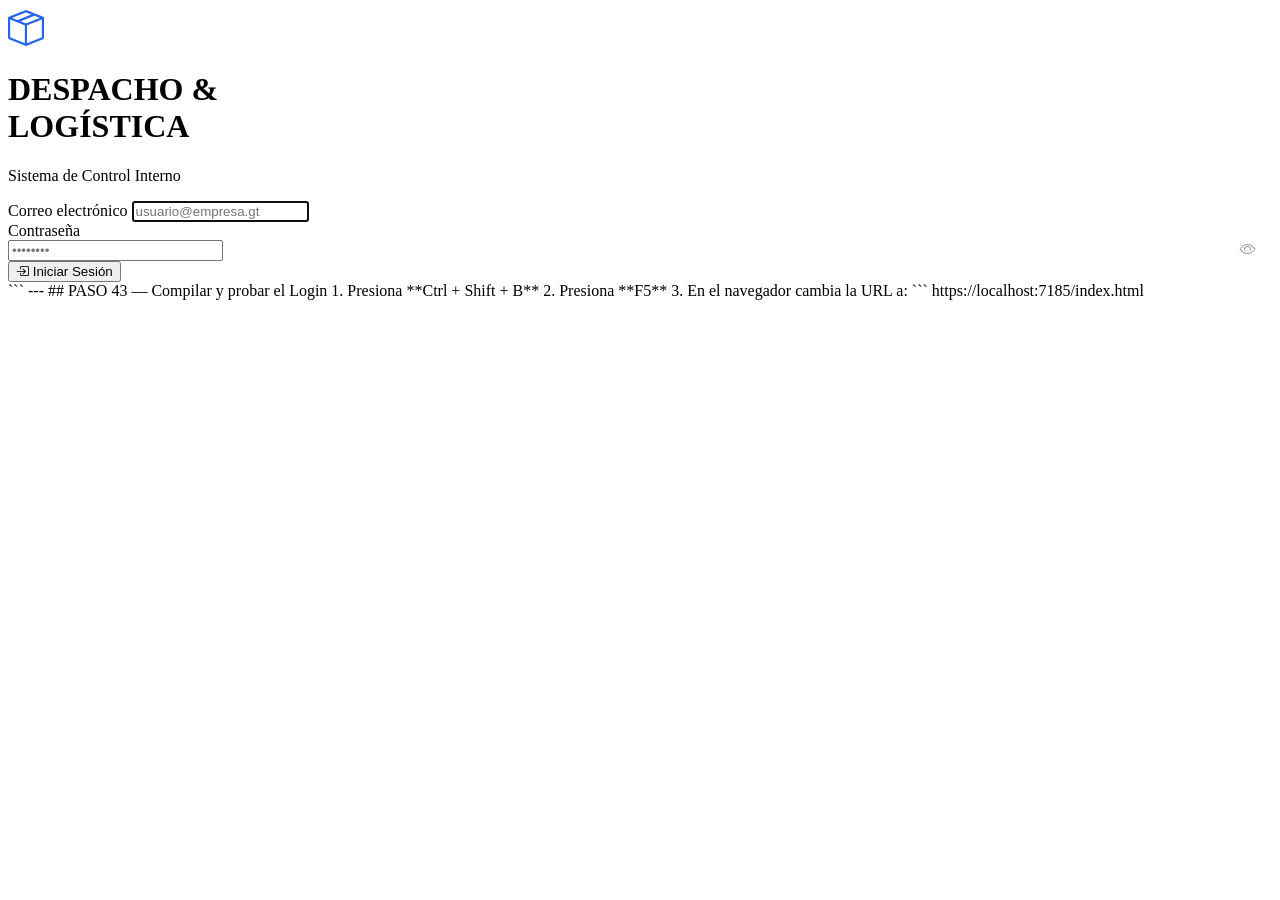
==== DespachoLogistica.API/wwwroot/index.html @ 4b22e81f "Initial commit - Sistema de Control de Logística Interna" ====
﻿<!DOCTYPE html>
<html lang="es">
<head>
    <meta charset="UTF-8">
    <meta name="viewport" content="width=device-width, initial-scale=1.0">
    <title>Login — Despacho Logística</title>
    <link rel="stylesheet" href="/css/app.css">
    <link rel="stylesheet" href="https://cdn.jsdelivr.net/npm/bootstrap-icons@1.11.0/font/bootstrap-icons.css">
</head>
<body>
    <div class="login-page">
        <div class="login-card">

            <div class="login-logo">
                <i class="bi bi-box-seam" style="font-size:36px; color:#2563EB;"></i>
                <h1>DESPACHO &<br>LOGÍSTICA</h1>
                <p>Sistema de Control Interno</p>
            </div>

            <div id="alert-container" class="alert"></div>

            <div class="form-group">
                <label class="form-label">Correo electrónico</label>
                <input type="email" id="email" class="form-control"
                       placeholder="usuario@empresa.gt" autofocus>
            </div>

            <div class="form-group">
                <label class="form-label">Contraseña</label>
                <div style="position:relative;">
                    <input type="password" id="password" class="form-control"
                           placeholder="••••••••" style="padding-right:40px;">
                    <button onclick="togglePassword()" id="btn-eye"
                            style="position:absolute;right:10px;top:50%;transform:translateY(-50%);
                               background:none;border:none;cursor:pointer;color:#94A3B8;font-size:16px;">
                        <i class="bi bi-eye" id="eye-icon"></i>
                    </button>
                </div>
            </div>

            <button class="btn btn-primary w-100" id="btn-login" onclick="doLogin()">
                <i class="bi bi-box-arrow-in-right"></i> Iniciar Sesión
            </button>

        </div>
    </div>

    <script src="/js/utils.js"></script>
    <script>
        // Si ya está autenticado redirigir directo
        if (auth.isAuthenticated()) {
            window.location.href = '/dashboard.html';
        }

        function togglePassword() {
            const input = document.getElementById('password');
            const icon  = document.getElementById('eye-icon');
            if (input.type === 'password') {
                input.type = 'text';
                icon.className = 'bi bi-eye-slash';
            } else {
                input.type = 'password';
                icon.className = 'bi bi-eye';
            }
        }

        // Permitir Enter en el campo password
        document.getElementById('password').addEventListener('keydown', function(e) {
            if (e.key === 'Enter') doLogin();
        });

        async function doLogin() {
            const email    = document.getElementById('email').value.trim();
            const password = document.getElementById('password').value;
            const btn      = document.getElementById('btn-login');

            if (!email || !password) {
                showAlert('Ingresa tu correo y contraseña.', 'danger');
                return;
            }

            // Deshabilitar botón y mostrar spinner
            btn.disabled = true;
            btn.innerHTML = '<span class="spinner"></span> Verificando...';

            try {
                const res = await apiCall('POST', '/auth/login', { email, password });

                if (res && res.success) {
                    auth.login(res.data);

                    // Redirigir según rol
                    const rol = res.data.rol;
                    if (rol === 'Admin' || rol === 'Gerente') {
                        window.location.href = '/dashboard.html';
                    } else {
                        window.location.href = '/solicitudes.html';
                    }
                } else {
                    showAlert(res?.message || 'Credenciales incorrectas.', 'danger');
                    btn.disabled = false;
                    btn.innerHTML = '<i class="bi bi-box-arrow-in-right"></i> Iniciar Sesión';
                }
            } catch {
                showAlert('No se pudo conectar con el servidor.', 'danger');
                btn.disabled = false;
                btn.innerHTML = '<i class="bi bi-box-arrow-in-right"></i> Iniciar Sesión';
            }
        }
    </script>
</body>
</html>
```

---

## PASO 43 — Compilar y probar el Login

1. Presiona **Ctrl + Shift + B**
2. Presiona **F5**
3. En el navegador cambia la URL a:
```
   https://localhost:7185/index.html
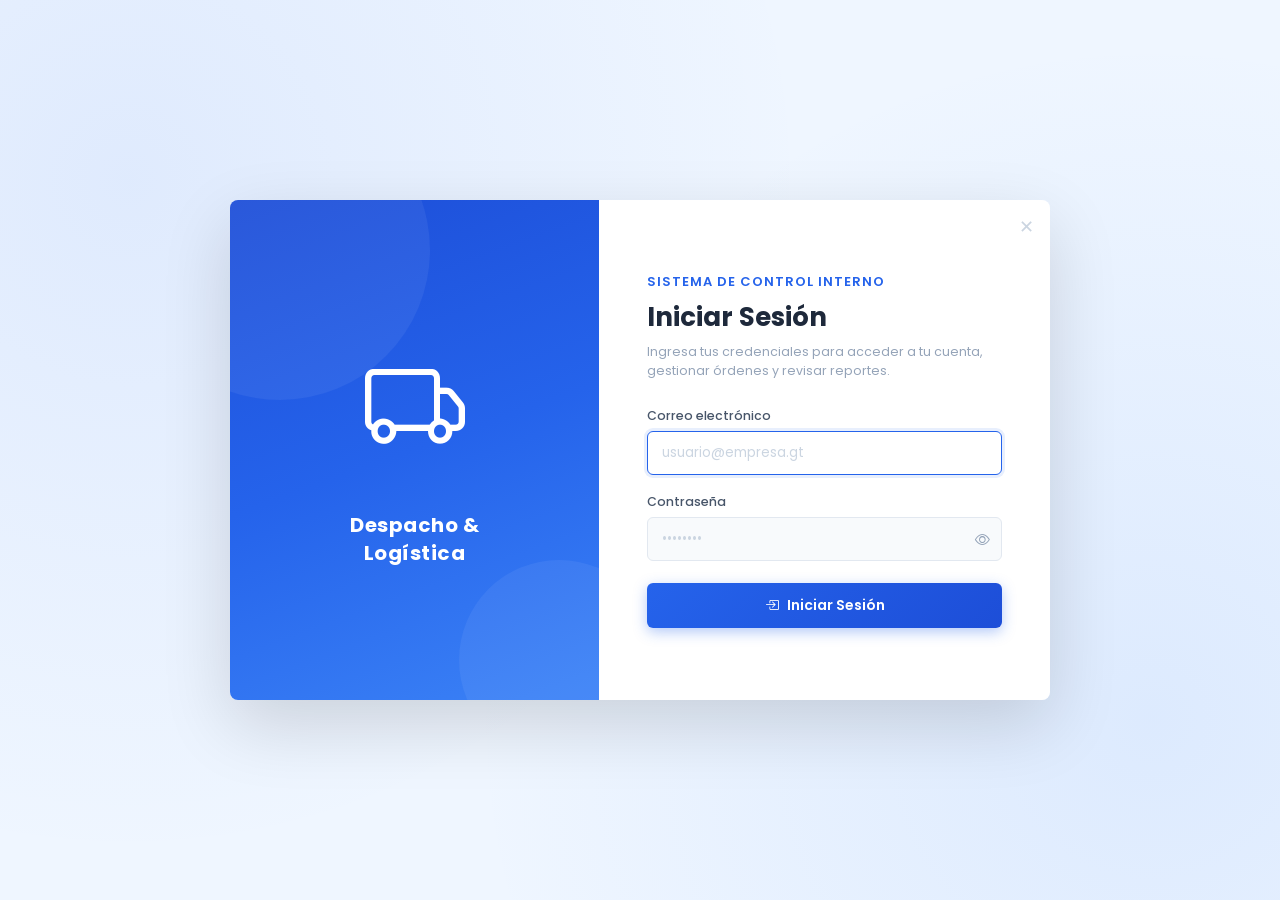
==== commit 168eac1a: "Mejoras en la lógica y en el diseño de todo los modulo" ====
--- a/DespachoLogistica.API/wwwroot/index.html
+++ b/DespachoLogistica.API/wwwroot/index.html
@@ -6,18 +6,387 @@
     <title>Login — Despacho Logística</title>
     <link rel="stylesheet" href="/css/app.css">
     <link rel="stylesheet" href="https://cdn.jsdelivr.net/npm/bootstrap-icons@1.11.0/font/bootstrap-icons.css">
+    <link href="https://fonts.googleapis.com/css2?family=Poppins:wght@300;400;500;600;700&display=swap" rel="stylesheet">
+    <link rel="stylesheet" href="https://cdn.jsdelivr.net/npm/bootstrap-icons@1.11.3/font/bootstrap-icons.min.css">
+
+    <style>
+        *, *::before, *::after {
+            box-sizing: border-box;
+            margin: 0;
+            padding: 0;
+        }
+
+        body {
+            font-family: 'Poppins', sans-serif;
+            min-height: 100vh;
+            display: flex;
+            align-items: center;
+            justify-content: center;
+            background: #EFF6FF;
+            background-image: radial-gradient(circle at 10% 20%, rgba(37,99,235,0.08) 0%, transparent 50%), radial-gradient(circle at 90% 80%, rgba(59,130,246,0.10) 0%, transparent 50%);
+        }
+
+        /* ══ TARJETA SPLIT-SCREEN ══ */
+        .split-card {
+            display: flex;
+            width: 820px;
+            height: 500px;
+            border-radius: 8px; /* ← antes 20px */
+            overflow: hidden;
+            box-shadow: 0 25px 70px rgba(0, 0, 0, 0.14);
+        }
+
+        /* ─── PANEL IZQUIERDO ─── */
+        .panel-left {
+            width: 45%;
+            background: linear-gradient(160deg, #1D4ED8 0%, #2563EB 50%, #3B82F6 100%);
+            display: flex;
+            flex-direction: column;
+            align-items: center;
+            justify-content: center;
+            padding: 40px 32px;
+            position: relative;
+            overflow: hidden;
+            gap: 18px;
+        }
+
+            .panel-left::before {
+                content: '';
+                position: absolute;
+                width: 300px;
+                height: 300px;
+                border-radius: 50%;
+                background: rgba(255,255,255,0.06);
+                top: -100px;
+                left: -100px;
+            }
+
+            .panel-left::after {
+                content: '';
+                position: absolute;
+                width: 200px;
+                height: 200px;
+                border-radius: 50%;
+                background: rgba(255,255,255,0.06);
+                bottom: -60px;
+                right: -60px;
+            }
+
+        .illus-circle {
+            width: 130px;
+            height: 130px;
+            border-radius: 50%;
+            background: rgba(255,255,255,0.15);
+            border: 2px solid rgba(255,255,255,0.25);
+            backdrop-filter: blur(4px);
+            display: flex;
+            align-items: center;
+            justify-content: center;
+            font-size: 56px;
+            color: #fff;
+            z-index: 1;
+            flex-shrink: 0;
+        }
+
+        .panel-left-title {
+            font-size: 20px;
+            font-weight: 700;
+            color: #fff;
+            text-align: center;
+            letter-spacing: 0.5px;
+            line-height: 1.4;
+            z-index: 1;
+        }
+
+        .panel-left-desc {
+            font-size: 12.5px;
+            font-weight: 300;
+            color: rgba(255,255,255,0.72);
+            text-align: center;
+            line-height: 1.6;
+            z-index: 1;
+            max-width: 220px;
+        }
+
+        .dots {
+            display: flex;
+            gap: 6px;
+            z-index: 1;
+            margin-top: 4px;
+        }
+
+            .dots span {
+                width: 7px;
+                height: 7px;
+                border-radius: 50%;
+                background: rgba(255,255,255,0.35);
+            }
+
+                .dots span.active {
+                    background: #fff;
+                    width: 20px;
+                    border-radius: 4px;
+                }
+
+        /* ─── PANEL DERECHO ─── */
+        .panel-right {
+            width: 55%;
+            background: #fff;
+            display: flex;
+            flex-direction: column;
+            justify-content: center;
+            padding: 44px 48px;
+            position: relative;
+        }
+
+        .btn-close-deco {
+            position: absolute;
+            top: 16px;
+            right: 16px;
+            background: none;
+            border: none;
+            font-size: 18px;
+            color: #CBD5E1;
+            cursor: default;
+        }
+
+        .brand-name {
+            font-size: 13px;
+            font-weight: 600;
+            color: #2563EB;
+            letter-spacing: 1px;
+            margin-bottom: 6px;
+            text-transform: uppercase;
+        }
+
+        .form-title {
+            font-size: 26px;
+            font-weight: 700;
+            color: #1E293B;
+            margin-bottom: 6px;
+        }
+
+        .form-subtitle {
+            font-size: 12.5px;
+            color: #94A3B8;
+            line-height: 1.5;
+            margin-bottom: 26px;
+        }
+
+        /* ── Alerta ── */
+        #alert-container {
+            display: none;
+            align-items: center;
+            gap: 8px;
+            padding: 10px 14px;
+            border-radius: 5px; /* ← antes 8px */
+            font-size: 12.5px;
+            font-weight: 500;
+            margin-bottom: 16px;
+        }
+
+            #alert-container.show {
+                display: flex;
+            }
+
+            #alert-container.danger {
+                background: #FEF2F2;
+                color: #DC2626;
+                border: 1px solid #FECACA;
+            }
+
+            #alert-container.success {
+                background: #F0FDF4;
+                color: #16A34A;
+                border: 1px solid #BBF7D0;
+            }
+
+        /* ── Grupos de formulario ── */
+        .form-group {
+            margin-bottom: 18px;
+        }
+
+        .form-label {
+            display: block;
+            font-size: 12.5px;
+            font-weight: 500;
+            color: #475569;
+            margin-bottom: 6px;
+        }
+
+        .form-control {
+            width: 100%;
+            padding: 11px 14px;
+            border: 1.5px solid #E2E8F0;
+            border-radius: 6px; /* ← antes 10px */
+            font-size: 13.5px;
+            font-family: 'Poppins', sans-serif;
+            color: #1E293B;
+            background: #F8FAFC;
+            outline: none;
+            transition: border-color 0.2s, box-shadow 0.2s;
+        }
+
+            .form-control:focus {
+                border-color: #2563EB;
+                box-shadow: 0 0 0 3px rgba(37,99,235,0.10);
+                background: #fff;
+            }
+
+            .form-control::placeholder {
+                color: #CBD5E1;
+            }
+
+        /* ── Password ── */
+        .pw-wrap {
+            position: relative;
+        }
+
+            .pw-wrap .form-control {
+                padding-right: 32px;
+            }
+
+        .btn-eye {
+            position: absolute;
+            right: 12px;
+            top: 50%;
+            transform: translateY(-50%);
+            background: none;
+            border: none;
+            cursor: pointer;
+            color: #94A3B8;
+            font-size: 15px;
+            display: flex;
+            align-items: center;
+        }
+
+            .btn-eye:hover {
+                color: #2563EB;
+            }
+
+        /* ── Botón login ── */
+        .btn-login {
+            width: 100%;
+            padding: 12px;
+            background: linear-gradient(135deg, #2563EB, #1D4ED8);
+            color: #fff;
+            font-size: 14px;
+            font-weight: 600;
+            font-family: 'Poppins', sans-serif;
+            border: none;
+            border-radius: 6px; /* ← antes 10px */
+            cursor: pointer;
+            display: flex;
+            align-items: center;
+            justify-content: center;
+            gap: 8px;
+            margin-top: 4px;
+            transition: opacity 0.2s, transform 0.1s, box-shadow 0.2s;
+            box-shadow: 0 4px 14px rgba(37,99,235,0.35);
+        }
+
+            .btn-login:hover:not(:disabled) {
+                opacity: 0.92;
+                transform: translateY(-1px);
+                box-shadow: 0 6px 20px rgba(37,99,235,0.40);
+            }
+
+            .btn-login:disabled {
+                opacity: 0.6;
+                cursor: not-allowed;
+            }
+
+        /* ── Spinner ── */
+        .spinner {
+            width: 15px;
+            height: 15px;
+            border: 2px solid rgba(255,255,255,0.35);
+            border-top-color: #fff;
+            border-radius: 50%;
+            animation: spin 0.7s linear infinite;
+            display: inline-block;
+        }
+        .panel-icon {
+            font-size: 100px;
+            color: white;
+            margin-bottom: 10px;
+        }
+
+        @keyframes spin {
+            to {
+                transform: rotate(360deg);
+            }
+        }
+
+        /* ══ RESPONSIVE ══ */
+        @media (max-width: 660px) {
+            .split-card {
+                flex-direction: column;
+                width: 92vw;
+                height: auto;
+                border-radius: 6px;
+            }
+
+            .panel-left {
+                width: 100%;
+                flex-direction: row;
+                padding: 24px 20px;
+                gap: 14px;
+                justify-content: center;
+            }
+
+            .illus-circle {
+                width: 60px;
+                height: 60px;
+                font-size: 28px;
+            }
+
+            .panel-left-title {
+                font-size: 15px;
+                text-align: left;
+            }
+
+            .panel-left-desc, .dots {
+                display: none;
+            }
+
+            .panel-right {
+                width: 100%;
+                padding: 32px 24px;
+            }
+        }
+    </style>
 </head>
 <body>
-    <div class="login-page">
-        <div class="login-card">
-
-            <div class="login-logo">
-                <i class="bi bi-box-seam" style="font-size:36px; color:#2563EB;"></i>
-                <h1>DESPACHO &<br>LOGÍSTICA</h1>
-                <p>Sistema de Control Interno</p>
+
+    <div class="split-card">
+
+        <!-- ════ PANEL IZQUIERDO ════ -->
+        <div class="panel-left">
+
+            <div class="panel-icon">
+                <i class="bi bi-truck"></i>
             </div>
 
-            <div id="alert-container" class="alert"></div>
+            <h2 class="panel-left-title">Despacho &amp;<br>Logística</h2>
+
+            
+
+        </div>
+
+        <!-- ════ PANEL DERECHO ════ -->
+        <div class="panel-right">
+
+            <button class="btn-close-deco">✕</button>
+
+            <p class="brand-name">Sistema de Control Interno</p>
+            <h1 class="form-title">Iniciar Sesión</h1>
+            <p class="form-subtitle">
+                Ingresa tus credenciales para acceder a tu cuenta,<br>
+                gestionar órdenes y revisar reportes.
+            </p>
+
+            <div id="alert-container"></div>
 
             <div class="form-group">
                 <label class="form-label">Correo electrónico</label>
@@ -27,18 +396,16 @@
 
             <div class="form-group">
                 <label class="form-label">Contraseña</label>
-                <div style="position:relative;">
+                <div class="pw-wrap">
                     <input type="password" id="password" class="form-control"
-                           placeholder="••••••••" style="padding-right:40px;">
-                    <button onclick="togglePassword()" id="btn-eye"
-                            style="position:absolute;right:10px;top:50%;transform:translateY(-50%);
-                               background:none;border:none;cursor:pointer;color:#94A3B8;font-size:16px;">
+                           placeholder="••••••••">
+                    <button onclick="togglePassword()" class="btn-eye">
                         <i class="bi bi-eye" id="eye-icon"></i>
                     </button>
                 </div>
             </div>
 
-            <button class="btn btn-primary w-100" id="btn-login" onclick="doLogin()">
+            <button class="btn-login" id="btn-login" onclick="doLogin()">
                 <i class="bi bi-box-arrow-in-right"></i> Iniciar Sesión
             </button>
 
@@ -47,14 +414,20 @@
 
     <script src="/js/utils.js"></script>
     <script>
-        // Si ya está autenticado redirigir directo
         if (auth.isAuthenticated()) {
             window.location.href = '/dashboard.html';
         }
 
+        function showAlert(msg, type) {
+            const el = document.getElementById('alert-container');
+            el.className = `show ${type}`;
+            el.innerHTML = `<i class="bi bi-exclamation-circle-fill"></i> ${msg}`;
+            el.style.display = 'flex';
+        }
+
         function togglePassword() {
             const input = document.getElementById('password');
-            const icon  = document.getElementById('eye-icon');
+            const icon = document.getElementById('eye-icon');
             if (input.type === 'password') {
                 input.type = 'text';
                 icon.className = 'bi bi-eye-slash';
@@ -64,22 +437,20 @@
             }
         }
 
-        // Permitir Enter en el campo password
-        document.getElementById('password').addEventListener('keydown', function(e) {
+        document.getElementById('password').addEventListener('keydown', e => {
             if (e.key === 'Enter') doLogin();
         });
 
         async function doLogin() {
-            const email    = document.getElementById('email').value.trim();
+            const email = document.getElementById('email').value.trim();
             const password = document.getElementById('password').value;
-            const btn      = document.getElementById('btn-login');
+            const btn = document.getElementById('btn-login');
 
             if (!email || !password) {
                 showAlert('Ingresa tu correo y contraseña.', 'danger');
                 return;
             }
 
-            // Deshabilitar botón y mostrar spinner
             btn.disabled = true;
             btn.innerHTML = '<span class="spinner"></span> Verificando...';
 
@@ -88,14 +459,10 @@
 
                 if (res && res.success) {
                     auth.login(res.data);
-
-                    // Redirigir según rol
                     const rol = res.data.rol;
-                    if (rol === 'Admin' || rol === 'Gerente') {
-                        window.location.href = '/dashboard.html';
-                    } else {
-                        window.location.href = '/solicitudes.html';
-                    }
+                    window.location.href = (rol === 'Admin' || rol === 'Gerente')
+                        ? '/dashboard.html'
+                        : '/solicitudes.html';
                 } else {
                     showAlert(res?.message || 'Credenciales incorrectas.', 'danger');
                     btn.disabled = false;
@@ -110,14 +477,3 @@
     </script>
 </body>
 </html>
-```
-
----
-
-## PASO 43 — Compilar y probar el Login
-
-1. Presiona **Ctrl + Shift + B**
-2. Presiona **F5**
-3. En el navegador cambia la URL a:
-```
-   https://localhost:7185/index.html
